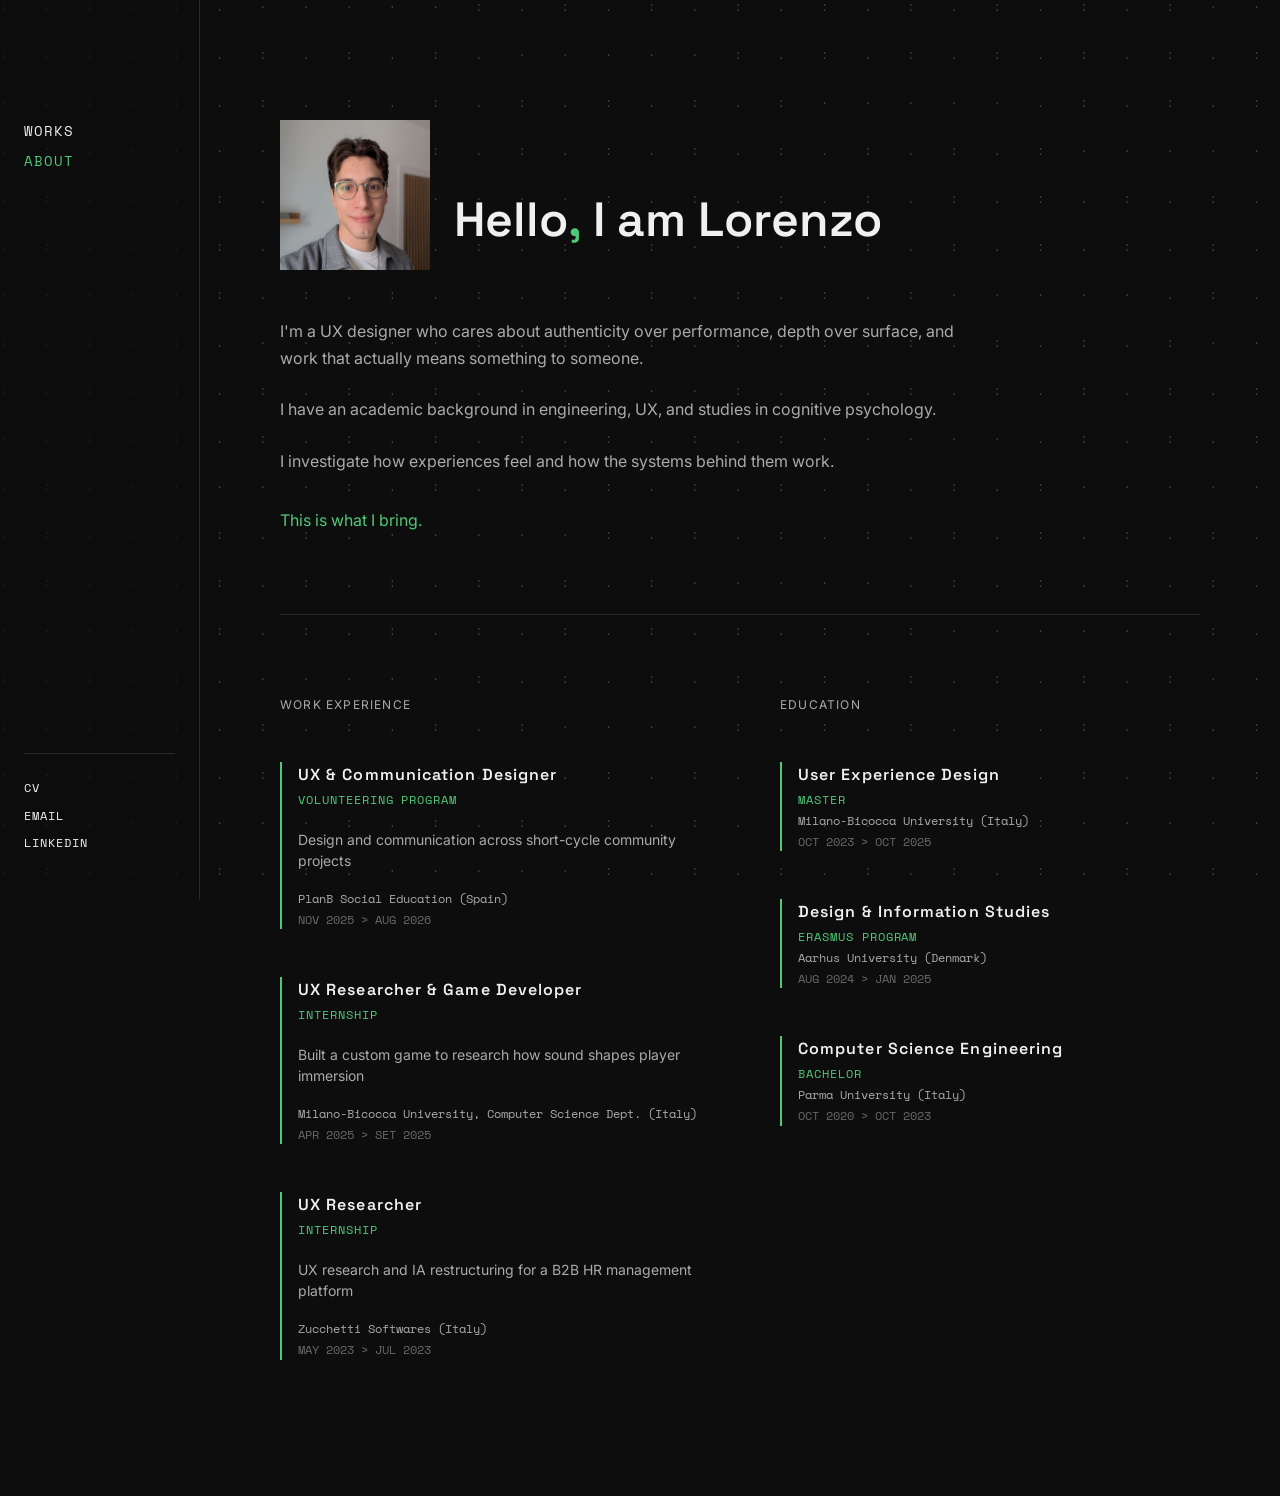
==== about.html @ 9807ea74 "Update about.html" ====
<!DOCTYPE html>
<html lang="en">

<head>
  <meta charset="UTF-8">
  <meta name="viewport" content="width=device-width, initial-scale=1.0">
  <title>Lorenzo Bignami — About</title>

  <!-- Google Fonts -->
  <link rel="preconnect" href="https://fonts.googleapis.com">
  <link rel="preconnect" href="https://fonts.gstatic.com" crossorigin>
  <link
    href="https://fonts.googleapis.com/css2?family=Inter:wght@400;500&family=Space+Grotesk:wght@400;600;700&family=Space+Mono&display=swap"
    rel="stylesheet">

  <!-- CSS -->
  <link rel="stylesheet" href="css/reset.css">
  <link rel="stylesheet" href="css/variables.css">
  <link rel="stylesheet" href="css/main.css">
</head>

<body>
  <div id="ascii-container"></div>
  <!-- MOBILE HAMBURGER BUTTON -->
<button class="hamburger" id="hamburger" aria-label="Open navigation">&#9776;</button>

<!-- MOBILE OVERLAY -->
<div class="sidebar-overlay" id="sidebarOverlay"></div>

  <!-- SIDEBAR -->
  <aside class="sidebar">
    <button class="sidebar-close" id="sidebarClose" aria-label="Close navigation">&#10005;</button>
    <nav class="sidebar-nav">
      <a href="index.html" class="nav-item">WORKS</a>
      <a href="about.html" class="nav-item active">ABOUT</a>
    </nav>
    <div class="sidebar-contact">
      <a href="https://europa.eu/europass/eportfolio/api/eprofile/shared-profile/lorenzo-bignami/dc9fa0aa-f25f-40bd-8bfd-ccf30e819f8e?view=html"
        class="contact-item">CV</a>
      <a href="mailto:lorenzpixel00@email.com" class="contact-item">EMAIL</a>
      <a href="https://www.linkedin.com/in/lorenzo-bignami/" class="contact-item">LINKEDIN</a>
    </div>
  </aside>

  <!-- MAIN CONTENT -->
  <main class="main-content">

    <!-- BIO SECTION -->
    <section class="bio">
      <div class="bio-header">
        <div class="bio-image-wrapper">
          <img src="assets/images/general/portrait.png" alt="Lorenzo Bignami" class="bio-image">
        </div>
        <div class="bio-identity">
          <h1 class="bio-heading">Hello<span class="accent">,</span> I am Lorenzo</h1>
        </div>
      </div>

      <div class="bio-body">
        <p>I'm a UX designer who cares about authenticity over performance,
          depth over surface, and work that actually means something to someone.</p>
        <p>I have an academic background in engineering, UX, and studies
          in cognitive psychology.</p>
        <p>I investigate how experiences feel and how the systems behind
          them work.</p>
        <p class="bio-closing">This is what I bring.</p>
      </div>
    </section>

    <!-- DIVIDER -->
    <hr class="section-divider">

    <section class="background-section">
      <div class="background-grid">

        <!-- EXPERIENCE COLUMN -->
        <div class="background-column">
          <h2 class="section-heading">WORK EXPERIENCE</h2>
          <div class="entry-list">

            <div class="timeline-entry">
              <h3 class="entry-title">UX & Communication Designer</h3>
              <span class="entry-type">VOLUNTEERING PROGRAM</span>
              <p class="entry-description">Design and communication across short-cycle community projects</p>
              <p class="entry-org">PlanB Social Education (Spain)</p>
              <p class="entry-dates">NOV 2025 > AUG 2026</p>
            </div>

            <div class="timeline-entry">
              <h3 class="entry-title">UX Researcher & Game Developer</h3>
              <span class="entry-type">INTERNSHIP</span>
              <p class="entry-description">Built a custom game to research how sound shapes player immersion</p>
              <p class="entry-org">Milano-Bicocca University, Computer Science Dept. (Italy)</p>
              <p class="entry-dates">APR 2025 > SET 2025</p>
            </div>

            <div class="timeline-entry">
              <h3 class="entry-title">UX Researcher</h3>
              <span class="entry-type">INTERNSHIP</span>
              <p class="entry-description">UX research and IA restructuring for a B2B HR management platform</p>
              <p class="entry-org">Zucchetti Softwares (Italy)</p>
              <p class="entry-dates">MAY 2023 > JUL 2023</p>
            </div>

          </div>
        </div>

        <!-- EDUCATION COLUMN -->
        <div class="background-column">
          <h2 class="section-heading">EDUCATION</h2>
          <div class="entry-list">

            <div class="timeline-entry">
              <h3 class="entry-title">User Experience Design</h3>
              <span class="entry-type">MASTER</span>
              <p class="entry-org">Milano-Bicocca University (Italy)</p>
              <p class="entry-dates">OCT 2023 > OCT 2025</p>
            </div>

            <div class="timeline-entry">
              <h3 class="entry-title">Design & Information Studies</h3>
              <span class="entry-type">ERASMUS PROGRAM</span>
              <p class="entry-org">Aarhus University (Denmark)</p>
              <p class="entry-dates">AUG 2024 > JAN 2025</p>
            </div>

            <div class="timeline-entry">
              <h3 class="entry-title">Computer Science Engineering</h3>
              <span class="entry-type">BACHELOR</span>
              <p class="entry-org">Parma University (Italy)</p>
              <p class="entry-dates">OCT 2020 > OCT 2023</p>
            </div>

          </div>
        </div>

      </div>
    </section>

    <!-- CONTACT FOOTER -->
    <!-- <footer class="site-footer">
      <p class="footer-text">
        <a href="mailto:lorenzo.bignami@gmail.com" class="footer-link">Email</a>
        |
        <a href="https://linkedin.com/in/lorenzobignami" class="footer-link">Linkedin</a>
      </p>
    </footer> -->

  </main>

  <script src="js/main.js"></script>

</body>

</html>
---- css/variables.css ----
:root {
  /* Colours */
  --color-background: #0D0D0D;
  --color-surface: #1A1A1A;
  --color-text-primary: #F0F0F0;
  --color-text-secondary: #AAAAAA;
  --color-text-tertiary: rgba(240, 240, 240, 0.40);
  --color-accent: #50C878;
  --color-border: rgba(240, 240, 240, 0.12);

  /* Typography */
  --font-heading: 'Space Grotesk', sans-serif;
  --font-body: 'Inter', sans-serif;
  --font-mono: 'Space Mono', monospace;

  /* Font sizes */
  --text-xs: 12px;
  --text-sm: 14px;
  --text-base: 16px;
  --text-md: 18px;
  --text-lg: 24px;
  --text-xl: 32px;
  --text-2xl: 48px;
  --text-3xl: 64px;

  /* Spacing */
  --space-xs: 8px;
  --space-sm: 16px;
  --space-md: 24px;
  --space-2md: 32px;
  --space-lg: 48px;
  --space-2lg: 56px; 
  --space-xl: 80px;
  --space-2xl: 120px;

  /* Layout */
  --sidebar-width: 200px;
  --content-max-width: 680px;
  --content-padding: 48px;
}
---- css/main.css ----
/* ============================================
   UTILITIES
   ============================================ */

.link {
  text-decoration: underline;
  color: var(--color-accent);
}

.accent {
  color: var(--color-accent);
}


/* ============================================
   LAYOUT
   ============================================ */

body {
  display: flex;
  min-height: 100vh;
}

.main-content {
  position: relative;
  z-index: 1;
  margin-left: var(--sidebar-width);
  padding: var(--space-2xl) var(--space-xl) var(--space-lg) var(--space-xl);
  width: 100%;
  animation: pageFadeIn 0.6s ease forwards;
}

.section-divider {
  border: none;
  border-top: 1px solid var(--color-border);
  margin: var(--space-xl) 0;
}


/* ============================================
   SIDEBAR
   ============================================ */

.sidebar {
  position: fixed;
  z-index: 100;
  top: 0;
  left: 0;
  width: var(--sidebar-width);
  height: 100vh;
  display: flex;
  flex-direction: column;
  justify-content: space-between;
  padding: var(--space-2xl) var(--space-md) var(--space-lg) var(--space-md);
  border-right: 1px solid var(--color-border);
  background: rgba(13, 13, 13, 0.7);
}

.sidebar-nav {
  display: flex;
  flex-direction: column;
  gap: var(--space-xs);
}

.nav-item {
  font-family: var(--font-mono);
  font-size: var(--text-sm);
  color: var(--color-text-primary);
  letter-spacing: 0.08em;
  transition: color 0.2s ease;
}

.nav-item:hover {
  color: var(--color-text-primary);
}

.nav-item.active {
  color: var(--color-accent);
}

.sidebar-contact {
  display: flex;
  flex-direction: column;
  gap: var(--space-xs);
  padding-top: var(--space-md);
  border-top: 1px solid var(--color-border);
}

.contact-item {
  font-family: var(--font-mono);
  font-size: var(--text-xs);
  color: var(--color-text-primary);
  letter-spacing: 0.08em;
  transition: color 0.2s ease;
}

.contact-item:hover {
  color: var(--color-accent);
}


/* ============================================
   PROJECT SIDEBAR
   ============================================ */

.sidebar-project {
  justify-content: flex-end;
  padding: var(--space-lg) var(--space-md);
}

.project-nav-title {
  padding-bottom: var(--space-sm);
}

.project-nav-label {
  font-family: var(--font-mono);
  font-size: var(--text-xs);
  color: var(--color-text-tertiary);
  letter-spacing: 0.08em;
}

.project-nav {
  display: flex;
  flex-direction: column;
  gap: var(--space-xs);
  flex: 1;
  justify-content: flex-start;
}

.project-nav-item {
  font-family: var(--font-mono);
  font-size: var(--text-xs);
  color: var(--color-text-secondary);
  letter-spacing: 0.05em;
  padding: 4px 0 4px var(--space-sm);
  border-left: 2px solid transparent;
  transition:
    color 0.2s ease,
    border-color 0.2s ease;
  white-space: nowrap;
}

.project-nav-item:hover {
  color: var(--color-text-primary);
}

.project-nav-item.active {
  color: var(--color-accent);
  border-left-color: var(--color-accent);
}


/* ============================================
   HERO
   ============================================ */

.hero {
  min-height: 64vh;
  display: flex;
  flex-direction: column;
  justify-content: start;
  gap: var(--space-xl);
}

.hero-identity {
  display: flex;
  flex-direction: column;
}

.name {
  font-family: var(--font-heading);
  font-size: var(--text-xl);
  font-weight: 400;
  letter-spacing: 0.05em;
  color: var(--color-text-primary);
}

.subtitle {
  font-family: var(--font-body);
  font-size: var(--text-base);
  color: var(--color-accent);
  letter-spacing: 0.08em;
}

.statement {
  font-family: var(--font-heading);
  font-size: var(--text-3xl);
  font-weight: 600;
  line-height: 1.1;
  color: var(--color-text-primary);
}


/* ============================================
   WORKS
   ============================================ */

.works {
  padding: var(--space-xl) 0;
}

.works-title {
  font-family: var(--font-mono);
  font-size: var(--text-base);
  font-weight: 400;
  color: var(--color-accent);
  padding-bottom: var(--space-2md);
  padding-top: var(--space-xl);
  letter-spacing: 1px;
}

.project-card {
  border: 1px solid var(--color-border);
  background: rgba(13, 13, 13, 0.7);
  cursor: pointer;
  transition:
    transform 0.3s ease,
    border-color 0.3s ease,
    box-shadow 0.3s ease;
}

.project-card:hover {
  transform: translateY(-4px);
  border-color: rgba(64, 130, 109, 0.5);
  box-shadow: 0 8px 32px rgba(0, 0, 0, 0.4);
}

.card-content {
  display: grid;
  grid-template-columns: 1fr 1fr;
}

.card-text {
  padding: var(--space-2md);
  display: flex;
  gap: var(--space-2md);
  flex-direction: column;
  justify-content: space-between;
}

.card-title {
  font-family: var(--font-heading);
  font-size: var(--text-lg);
  font-weight: 500;
  color: var(--color-text-primary);
}

.card-year {
  font-family: var(--font-mono);
  font-size: var(--text-xs);
  color: var(--color-text-secondary);
  opacity: 60%;
}

.card-infos {
  display: flex;
  flex-direction: column;
  gap: var(--space-md);
}

.card-description {
  font-family: var(--font-body);
  font-size: var(--text-base);
  color: var(--color-text-secondary);
  line-height: 1.6;
}

.card-meta {
  display: flex;
  gap: var(--space-xs);
  align-items: baseline;
}

.meta-group {
  border-top: solid 1px var(--color-border);
  padding-top: var(--space-xs);
}

.meta-label {
  font-family: var(--font-mono);
  font-size: var(--text-xs);
  color: var(--color-text-secondary);
  opacity: 60%;
}

.meta-value {
  font-family: var(--font-mono);
  font-size: var(--text-sm);
  color: var(--color-text-secondary);
}

.card-image {
  overflow: hidden;
}

.card-image img {
  width: 100%;
  height: 100%;
  object-fit: cover;
  display: block;
}


/* ============================================
   FOOTER
   ============================================ */

.site-footer {
  display: flex;
  align-items: center;
  gap: var(--space-md);
}

.site-footer::after {
  content: '';
  flex: 1;
  height: 1px;
  background-color: var(--color-border);
}

.footer-text {
  font-family: var(--font-body);
  font-size: var(--text-base);
  color: var(--color-text-secondary);
  white-space: nowrap;
}

.footer-link {
  color: var(--color-text-primary);
  border-bottom: 1px solid var(--color-accent);
  padding-bottom: 1px;
  transition: color 0.2s ease;
}

.footer-link:hover {
  color: var(--color-accent);
}


/* ============================================
   BIO
   ============================================ */

.bio {
  max-width: var(--content-max-width);
}

.bio-header {
  display: flex;
  align-items: flex-end;
  gap: var(--space-md);
  margin-bottom: var(--space-lg);
}

.bio-image-wrapper {
  flex-shrink: 0;
  width: 150px;
  height: 150px;
  overflow: hidden;
}

.bio-image {
  width: 100%;
  height: 100%;
  object-fit: cover;
  object-position: center top;
  display: block;
}

.bio-heading {
  font-family: var(--font-heading);
  font-size: var(--text-2xl);
  font-weight: 600;
  color: var(--color-text-primary);
  height: 100px;
  line-height: 100px;
  margin: 0;
}

.bio-body {
  display: flex;
  flex-direction: column;
  gap: var(--space-md);
}

.bio-body p {
  font-family: var(--font-body);
  font-size: var(--text-base);
  color: var(--color-text-secondary);
  line-height: 1.7;
}

.bio-closing {
  font-family: var(--font-body);
  font-size: var(--text-base);
  color: var(--color-accent) !important;
  padding-top: var(--space-xs);
}


/* ============================================
   EXPERIENCE & EDUCATION
   ============================================ */

.experience-section,
.education-section {
  max-width: var(--content-max-width);
  padding-bottom: var(--space-xl);
}

.education-section {
  padding-top: var(--space-xs);
}

.background-section {
  padding-bottom: var(--space-xl);
}

.background-grid {
  display: grid;
  grid-template-columns: 1fr 1fr;
  gap: var(--space-xl);
  align-items: start;
}

.background-column {
  display: flex;
  flex-direction: column;
  gap: var(--space-lg);
}

.section-heading {
  font-family: var(--font-body);
  font-size: var(--text-xs);
  font-weight: 400;
  color: var(--color-text-secondary);
  letter-spacing: 0.1em;
}

.entry-list {
  display: flex;
  flex-direction: column;
  gap: var(--space-lg);
}

.timeline-entry {
  display: flex;
  flex-direction: column;
  gap: 2px;
  border-left: 2px solid var(--color-accent);
  padding-left: var(--space-sm);
}

.entry-title {
  font-family: var(--font-heading);
  font-size: var(--text-base);
  font-weight: 600;
  color: var(--color-text-primary);
  letter-spacing: 1.08px;
}

.entry-type {
  font-family: var(--font-mono);
  font-size: var(--text-xs);
  color: var(--color-accent);
  letter-spacing: 0.08em;
}

.entry-description {
  font-family: var(--font-body);
  font-size: var(--text-sm);
  color: var(--color-text-secondary);
  line-height: 1.5;
  margin-top: 2px;
  padding: var(--space-sm) 0;
}

.entry-org {
  font-family: var(--font-mono);
  font-size: var(--text-xs);
  color: var(--color-text-secondary);
}

.entry-dates {
  font-family: var(--font-mono);
  font-size: var(--text-xs);
  color: var(--color-text-tertiary);
}


/* ============================================
   CASE STUDY
   ============================================ */

.case-hero {
  max-width: var(--content-max-width);
  margin-bottom: var(--space-lg);
}

.case-title {
  font-family: var(--font-heading);
  font-size: var(--text-2xl);
  font-weight: 600;
  color: var(--color-text-primary);
  margin-bottom: var(--space-sm);
}

.case-subtitle {
  font-family: var(--font-body);
  font-size: var(--text-base);
  color: var(--color-text-secondary);
  line-height: 1.6;
}

.briefing-block {
  display: flex;
  gap: var(--space-2md);
  margin-bottom: var(--space-lg);
  max-width: var(--content-max-width);
}

.briefing-item {
  display: flex;
  flex-direction: column;
  gap: 4px;
}

.briefing-label {
  font-family: var(--font-mono);
  font-size: var(--text-xs);
  color: var(--color-accent);
  letter-spacing: 0.08em;
}

.briefing-value {
  font-family: var(--font-body);
  font-size: var(--text-sm);
  color: var(--color-text-primary);
}

.tldr-block {
  display: flex;
  flex-direction: column;
  gap: var(--space-sm);
  padding-bottom: var(--space-lg);
  max-width: var(--content-max-width);
}

.tldr-label {
  font-family: var(--font-mono);
  font-size: var(--text-xs);
  color: var(--color-accent);
  letter-spacing: 0.08em;
}

.tldr-text {
  font-family: var(--font-body);
  font-size: var(--text-base);
  color: var(--color-text-secondary);
  line-height: 1.7;
}

.case-section {
  max-width: var(--content-max-width);
  padding: var(--space-2lg) 0;
  border-top: 1px solid var(--color-border);
  display: flex;
  flex-direction: column;
  gap: var(--space-md);
}

.data-section-label,
.case-section-heading {
  font-family: var(--font-body);
  font-size: var(--text-xs);
  font-weight: 400;
  color: var(--color-text-secondary);
  letter-spacing: 0.1em;
}

.case-section svg {
  width: 100%;
  height: auto;
  display: block;
}


/* ============================================
   LISTS
   ============================================ */

.case-list {
  list-style: none;
  display: flex;
  flex-direction: column;
  gap: var(--space-sm);
  padding-left: var(--space-sm);
}

.case-list li {
  font-family: var(--font-body);
  font-size: var(--text-base);
  color: var(--color-text-secondary);
  line-height: 1.6;
  display: flex;
  align-items: baseline;
  gap: var(--space-xs);
  padding-left: var(--space-sm);
}

.case-list span {
  color: var(--color-accent);
  padding-right: var(--space-sm);
}

.case-list.ordered {
  counter-reset: list-counter;
}

.case-list.ordered li {
  counter-increment: list-counter;
}

.case-list.ordered li::before {
  content: counter(list-counter) ". ";
  font-family: var(--font-mono);
  font-size: var(--text-xs);
  color: var(--color-accent);
  margin-right: var(--space-xs);
}

.case-list-marked {
  list-style: none;
  display: flex;
  flex-direction: column;
  gap: var(--space-sm);
}

.case-list-marked li {
  display: flex;
  align-items: baseline;
  gap: var(--space-xs);
  font-family: var(--font-body);
  font-size: var(--text-base);
  color: var(--color-text-secondary);
  line-height: 1.6;
  padding-left: var(--space-sm);
}

.case-list-marked li::before {
  content: '>';
  color: var(--color-accent);
  font-family: var(--font-mono);
  font-size: var(--text-xs);
  margin-right: var(--space-xs);
  flex-shrink: 0;
}

.phases-list {
  list-style-position: outside;
  display: flex;
  flex-direction: column;
  gap: var(--space-sm);
  padding-left: 1.5em;
  margin-left: 0;
}

.phases-list li {
  padding-left: 0.25em;
  color: var(--color-text-secondary);
  line-height: 1.6;
}

.phases-list li::marker {
  font-family: var(--font-mono);
  font-size: var(--text-xs);
  color: var(--color-accent);
  margin-right: var(--space-xs);
}

.list-label {
  font-family: var(--font-mono);
  font-size: var(--text-xs);
  color: var(--color-accent);
  letter-spacing: 0.05em;
  margin-right: var(--space-xs);
}


/* ============================================
   IMAGES & MEDIA
   ============================================ */

.image-grid {
  display: grid;
  grid-template-columns: repeat(2, 1fr);
  gap: var(--space-sm);
  margin: var(--space-md) 0;
}

.image-grid-single {
  grid-template-columns: repeat(1, 1fr);
}

.case-image {
  display: flex;
  flex-direction: column;
  gap: var(--space-xs);
}

.case-image img {
  width: 100%;
  aspect-ratio: 16/9;
  object-fit: cover;
  border: 1px solid var(--color-border);
}

.case-image.full-width {
  grid-column: 1 / -1;
}

.case-image figcaption {
  font-family: var(--font-mono);
  font-size: var(--text-xs);
  color: var(--color-text-tertiary);
}

.diagram-placeholder {
  width: 100%;
  min-height: 200px;
  border: 1px dashed var(--color-border);
  display: flex;
  align-items: center;
  justify-content: center;
  margin: var(--space-md) 0;
}

.diagram-placeholder span {
  font-family: var(--font-mono);
  font-size: var(--text-xs);
  color: var(--color-text-tertiary);
  letter-spacing: 0.05em;
}

.diagram-figure {
  display: flex;
  flex-direction: column;
  gap: var(--space-xs);
}

.diagram-caption {
  font-family: var(--font-mono);
  font-size: var(--text-xs);
  color: var(--color-text-tertiary);
}

.video-wrapper {
  display: flex;
  flex-direction: column;
  gap: var(--space-xs);
  margin: var(--space-md) 0;
}

.video-embed {
  position: relative;
  width: 100%;
  padding-bottom: 56.25%;
  height: 0;
  overflow: hidden;
  border: 1px solid var(--color-border);
}

.video-embed iframe {
  position: absolute;
  top: 0;
  left: 0;
  width: 100%;
  height: 100%;
}

.video-caption {
  font-family: var(--font-mono);
  font-size: var(--text-xs);
  color: var(--color-text-tertiary);
}


/* ============================================
   TENSION BLOCK
   ============================================ */

.tension-block {
  display: flex;
  flex-direction: column;
  gap: var(--space-md);
}

.tension-heading {
  font-family: var(--font-mono);
  font-size: var(--text-xs);
  color: var(--color-text-tertiary);
  letter-spacing: 0.08em;
}

.tension-item {
  display: flex;
  flex-direction: column;
  gap: 4px;
}

.tension-item p {
  font-family: var(--font-body);
  font-size: var(--text-base);
  color: var(--color-text-secondary);
}

.tension-but {
  color: var(--color-accent) !important;
  font-family: var(--font-mono) !important;
  font-size: var(--text-sm) !important;
}


/* ============================================
   DATA HIGHLIGHTS
   ============================================ */

.data-highlights {
  display: flex;
  flex-direction: column;
  gap: var(--space-md);
  padding-top: var(--space-lg);
}

.data-condition {
  display: flex;
  flex-direction: column;
  gap: var(--space-xs);
  margin-bottom: var(--space-md);
}

.data-condition-block {
  padding-left: var(--space-sm);
  border-left: 1px solid var(--color-border);
  margin: 0 0 var(--space-lg) var(--space-sm);
}

.condition-label {
  font-family: var(--font-mono);
  font-size: var(--text-xs);
  color: var(--color-accent);
  letter-spacing: 0.08em;
}

.data-list {
  list-style: none;
  display: flex;
  flex-direction: column;
  gap: 4px;
  padding-left: var(--space-sm);
}

.data-list li {
  font-family: var(--font-body);
  font-size: var(--text-sm);
  color: var(--color-text-secondary);
  line-height: 1.6;
}

.data-list li::before {
  content: "— ";
  color: var(--color-text-tertiary);
  font-family: var(--font-mono);
}

.condition-summary {
  font-family: var(--font-body);
  font-size: 13px;
  color: var(--color-text-secondary);
  font-style: italic;
  padding-left: var(--space-sm);
}


/* ============================================
   QUOTES
   ============================================ */

.quotes-block {
  display: flex;
  flex-direction: column;
  gap: var(--space-md);
  padding-bottom: var(--space-lg) 0;
}

.player-quote {
  font-family: var(--font-body);
  font-size: var(--text-base);
  color: var(--color-text-secondary);
  font-style: italic;
  line-height: 1.7;
  padding-left: var(--space-lg);
  border-left: 2px solid var(--color-accent);
}


/* ============================================
   KEY FINDING
   ============================================ */

.key {
  border-bottom: 1px solid var(--color-accent);
}

.key-finding-block {
  display: flex;
  flex-direction: column;
  align-items: center;
  padding: var(--space-xl) 0;
}

.key-finding {
  padding: var(--space-md);
  gap: var(--space-xs);
}

.key-finding p {
  font-family: var(--font-body);
  font-size: var(--text-base);
  font-weight: 400;
  color: var(--color-text-primary) !important;
  line-height: 1.6;
}


/* ============================================
   CHART
   ============================================ */

.chart-wrapper {
  margin: var(--space-lg) 0;
  display: flex;
  flex-direction: column;
  gap: var(--space-md);
}

.chart-title {
  font-family: var(--font-mono);
  font-size: var(--text-xs);
  color: var(--color-text-tertiary);
  letter-spacing: 0.08em;
}

.chart-legend {
  display: flex;
  gap: var(--space-md);
  flex-wrap: wrap;
}

.legend-item {
  font-family: var(--font-mono);
  font-size: var(--text-xs);
  color: var(--color-text-secondary);
  display: flex;
  align-items: center;
  gap: var(--space-xs);
}

.legend-item::before {
  content: '';
  display: inline-block;
  width: 10px;
  height: 10px;
}

.legend-a::before { background-color: var(--color-accent); }
.legend-b::before { background-color: rgba(255, 255, 255, 0.3); }
.legend-c::before { background-color: rgba(255, 255, 255, 0.6); }

.chart-container {
  position: relative;
  width: 100%;
  height: 380px;
}

.progress-bar {
  display: none;
}

/* ============================================
   ASCII BACKGROUND
   ============================================ */

#ascii-container,
#ascii-container-pr {
  position: fixed;
  top: 0;
  left: 0;
  width: 100%;
  height: 100%;
  pointer-events: none;
  white-space: pre;
  font-family: 'Courier New', Courier, monospace;
  font-size: 12px;
  line-height: 16px;
  letter-spacing: 0;
  color: #71717a;
  z-index: 0;
  overflow: hidden;
}

#ascii-container    { opacity: 0.50; }
#ascii-container-pr { opacity: 0.25; }


/* ============================================
   ANIMATIONS
   ============================================ */

@keyframes pageFadeIn {
  from {
    opacity: 0;
    transform: translateY(8px);
  }
  to {
    opacity: 1;
    transform: translateY(0);
  }
}


/* ============================================
   RESPONSIVE — DESKTOP (min-width: 769px)
   ============================================ */

@media (min-width: 769px) {
  .hamburger       { display: none !important; }
  .sidebar-overlay { display: none !important; }
  .sidebar-close   { display: none !important; }
}


/* ============================================
   RESPONSIVE — MOBILE (max-width: 768px)
   ============================================ */

@media (max-width: 768px) {

  /* Progress bar */
  .progress-bar {
    display: block;
    position: fixed;
    top: 0;
    left: 0;
    width: 0%;
    height: 3px;
    background-color: var(--color-accent);
    z-index: 1000;
    transition: width 0.1s ease;
  }

  /* Hamburger */
  .hamburger {
    font-family: system-ui, -apple-system, sans-serif;
    display: flex;
    align-items: center;
    justify-content: center;
    background-color: rgba(13, 13, 13, 0.85);
    backdrop-filter: blur(8px);
    -webkit-backdrop-filter: blur(8px);
    border: none;
    width: 44px;
    height: 44px;
    font-size: 22px;
    color: var(--color-text-primary);
    cursor: pointer;
    position: fixed;
    top: var(--space-lg);
    left: var(--space-lg);
    z-index: 200;
    padding: 10px;
    gap: 5px;
  }

  .hamburger.hidden {
    display: none;
  }

  /* Sidebar */
  .sidebar {
    transform: translateX(-100%);
    transition: transform 0.3s ease;
    width: 280px;
    justify-content: flex-start;
    overflow-y: auto;
    padding-top: var(--space-xl);
    padding-bottom: var(--space-lg);
    gap: var(--space-sm);
  }

  .sidebar > div[style*="flex: 1"] {
    display: none;
  }

  .sidebar.open {
    transform: translateX(0);
  }

  .sidebar-close {
    font-family: system-ui, -apple-system, sans-serif;
    display: flex;
    align-self: flex-end;
    background: none;
    border: none;
    color: var(--color-text-secondary);
    font-size: 18px;
    cursor: pointer;
    padding: 0;
    margin-bottom: var(--space-md);
    transition: color 0.2s ease;
    flex-shrink: 0;
  }

  .sidebar-close:hover {
    color: var(--color-text-primary);
  }

  .sidebar-overlay {
    display: none;
    position: fixed;
    top: 0;
    left: 0;
    width: 100%;
    height: 100%;
    background-color: rgba(0, 0, 0, 0.5);
    z-index: 99;
  }

  .sidebar-overlay.visible {
    display: block;
  }

  .sidebar-contact {
    padding-top: var(--space-sm);
    border-top: 1px solid var(--color-border);
    flex-shrink: 0;
    gap: 4px;
  }

  .sidebar-nav {
    gap: 4px;
    margin-top: var(--space-md);
    padding-top: var(--space-md);
    border-top: 1px solid var(--color-border);
  }

  .nav-item {
    padding: 4px 0;
    font-size: 11px;
  }

  .contact-item {
    font-size: 11px;
  }

  /* Main content */
  .main-content {
    margin-left: 0;
    padding: var(--space-2xl) var(--space-md);
    padding-top: calc(var(--space-2xl) + var(--space-lg));
  }

  /* Project nav */
  .project-nav {
    gap: 4px;
    flex: 0;
  }

  .project-nav-item {
    padding: 4px 0 4px var(--space-sm);
    font-size: 11px;
  }

  .project-nav-item.active {
    border-left: 2px solid var(--color-accent);
    padding-left: calc(var(--space-sm) - 2px);
  }

  .project-nav-title {
    margin-bottom: var(--space-xs);
    padding-bottom: var(--space-xs);
  }

  /* Hero */
  .hero {
    min-height: auto;
    padding-top: var(--space-2xl);
    padding-bottom: var(--space-lg);
    gap: var(--space-lg);
  }

  .name      { font-size: 16px; }
  .subtitle  { font-size: 11px; }
  .statement { font-size: 28px; line-height: 1.15; }

  /* Works */
  .works {
    padding-top: var(--space-md);
  }

  /* Project cards */
  .card-content {
    grid-template-columns: 1fr;
  }

  .card-image {
    order: -1;
    height: 200px;
  }

  /* Bio */
  .bio-header {
    flex-direction: column;
    align-items: flex-start;
    gap: var(--space-sm);
  }

  .bio-heading {
    font-size: 28px;
    word-break: break-word;
  }

  /* Case study */
  .case-title { font-size: var(--text-xl); }

  .briefing-block {
    display: grid;
    grid-template-columns: 1fr 1fr;
    gap: var(--space-md);
  }

  .briefing-item:last-child:nth-child(odd) {
    grid-column: 1 / -1;
  }

  /* Layout */
  .background-grid   { grid-template-columns: 1fr; }
  .image-grid-two    { grid-template-columns: 1fr; }
  .chart-container   { height: 280px; }
}
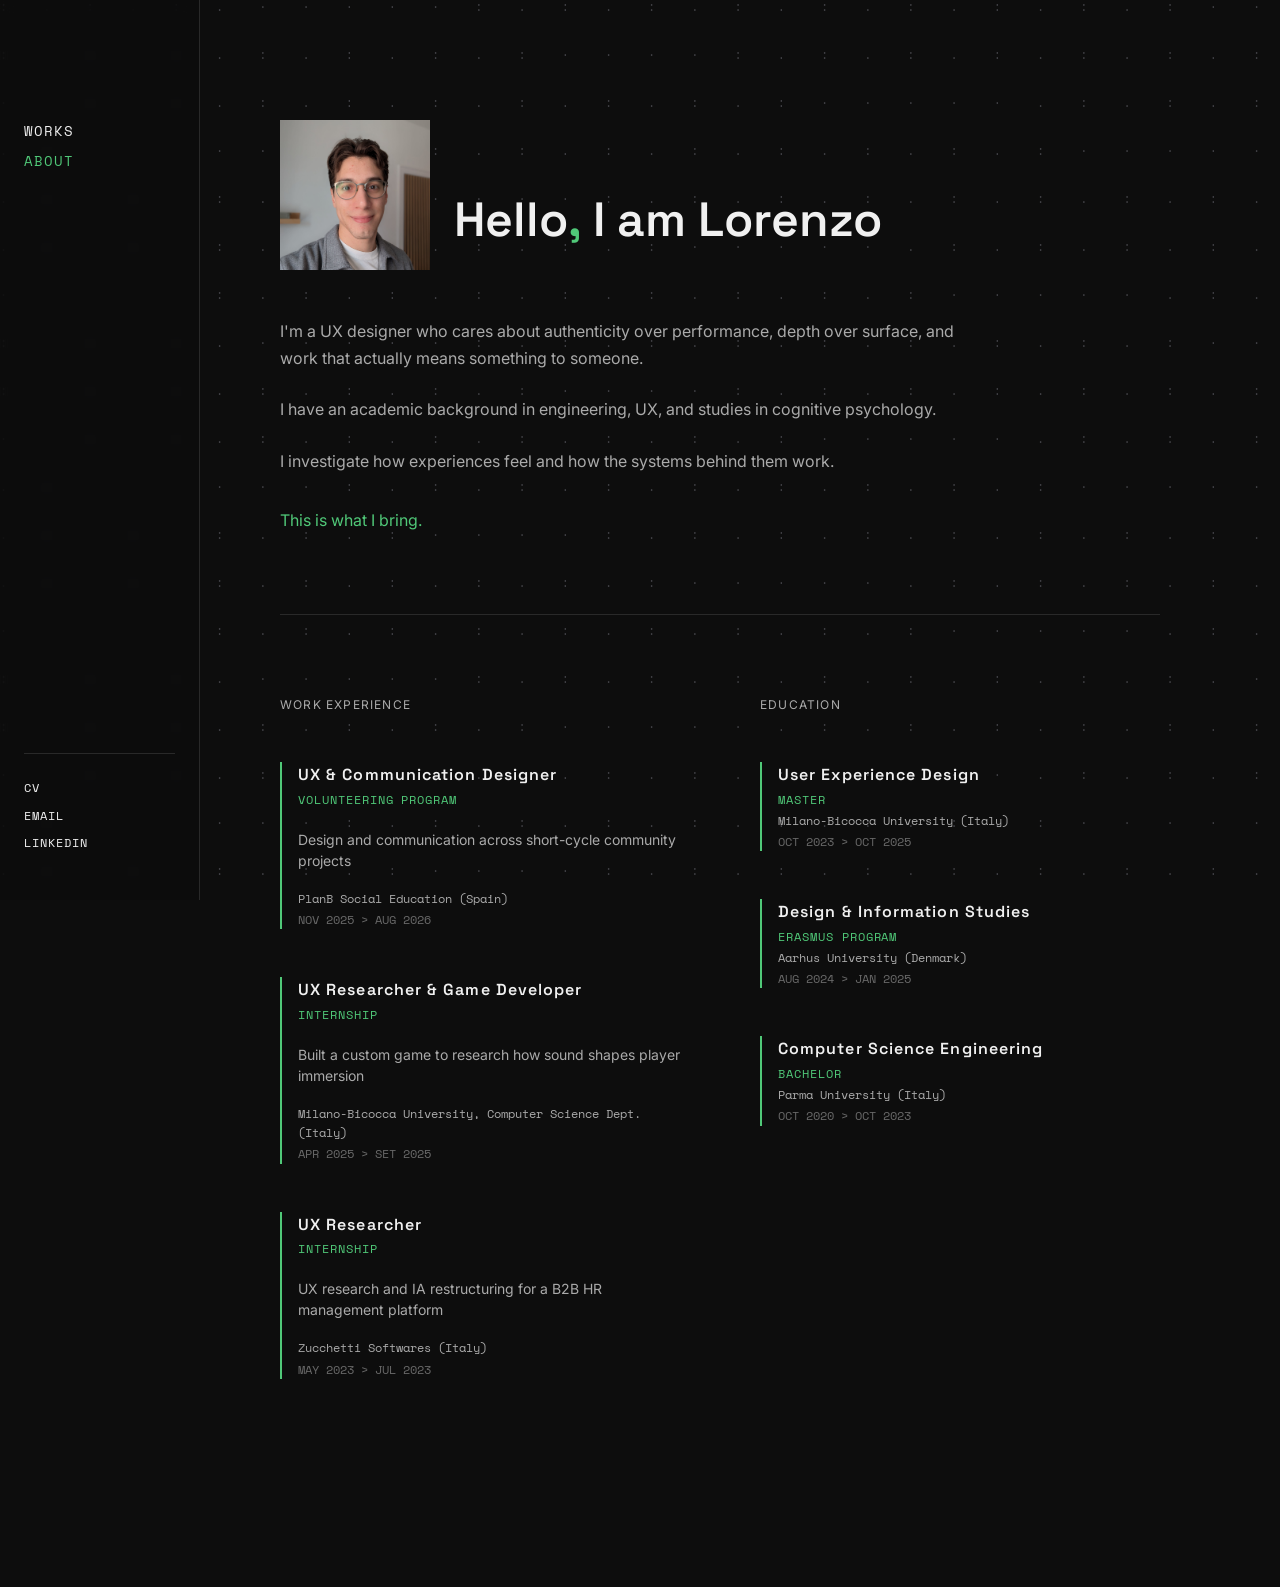
==== commit 0662ec0d: "Create about.html" ====
--- a/about.html
+++ b/about.html
@@ -1,155 +1,160 @@
-<!DOCTYPE html>
-<html lang="en">
-
-<head>
-  <meta charset="UTF-8">
-  <meta name="viewport" content="width=device-width, initial-scale=1.0">
-  <title>Lorenzo Bignami — About</title>
-
-  <!-- Google Fonts -->
-  <link rel="preconnect" href="https://fonts.googleapis.com">
-  <link rel="preconnect" href="https://fonts.gstatic.com" crossorigin>
-  <link
-    href="https://fonts.googleapis.com/css2?family=Inter:wght@400;500&family=Space+Grotesk:wght@400;600;700&family=Space+Mono&display=swap"
-    rel="stylesheet">
-
-  <!-- CSS -->
-  <link rel="stylesheet" href="css/reset.css">
-  <link rel="stylesheet" href="css/variables.css">
-  <link rel="stylesheet" href="css/main.css">
-</head>
-
-<body>
-  <div id="ascii-container"></div>
-  <!-- MOBILE HAMBURGER BUTTON -->
-<button class="hamburger" id="hamburger" aria-label="Open navigation">&#9776;</button>
-
-<!-- MOBILE OVERLAY -->
-<div class="sidebar-overlay" id="sidebarOverlay"></div>
-
-  <!-- SIDEBAR -->
-  <aside class="sidebar">
-    <button class="sidebar-close" id="sidebarClose" aria-label="Close navigation">&#10005;</button>
-    <nav class="sidebar-nav">
-      <a href="index.html" class="nav-item">WORKS</a>
-      <a href="about.html" class="nav-item active">ABOUT</a>
-    </nav>
-    <div class="sidebar-contact">
-      <a href="https://europa.eu/europass/eportfolio/api/eprofile/shared-profile/lorenzo-bignami/dc9fa0aa-f25f-40bd-8bfd-ccf30e819f8e?view=html"
-        class="contact-item">CV</a>
-      <a href="mailto:lorenzpixel00@email.com" class="contact-item">EMAIL</a>
-      <a href="https://www.linkedin.com/in/lorenzo-bignami/" class="contact-item">LINKEDIN</a>
-    </div>
-  </aside>
-
-  <!-- MAIN CONTENT -->
-  <main class="main-content">
-
-    <!-- BIO SECTION -->
-    <section class="bio">
-      <div class="bio-header">
-        <div class="bio-image-wrapper">
-          <img src="assets/images/general/portrait.png" alt="Lorenzo Bignami" class="bio-image">
-        </div>
-        <div class="bio-identity">
-          <h1 class="bio-heading">Hello<span class="accent">,</span> I am Lorenzo</h1>
-        </div>
-      </div>
-
-      <div class="bio-body">
-        <p>I'm a UX designer who cares about authenticity over performance,
-          depth over surface, and work that actually means something to someone.</p>
-        <p>I have an academic background in engineering, UX, and studies
-          in cognitive psychology.</p>
-        <p>I investigate how experiences feel and how the systems behind
-          them work.</p>
-        <p class="bio-closing">This is what I bring.</p>
-      </div>
-    </section>
-
-    <!-- DIVIDER -->
-    <hr class="section-divider">
-
-    <section class="background-section">
-      <div class="background-grid">
-
-        <!-- EXPERIENCE COLUMN -->
-        <div class="background-column">
-          <h2 class="section-heading">WORK EXPERIENCE</h2>
-          <div class="entry-list">
-
-            <div class="timeline-entry">
-              <h3 class="entry-title">UX & Communication Designer</h3>
-              <span class="entry-type">VOLUNTEERING PROGRAM</span>
-              <p class="entry-description">Design and communication across short-cycle community projects</p>
-              <p class="entry-org">PlanB Social Education (Spain)</p>
-              <p class="entry-dates">NOV 2025 > AUG 2026</p>
-            </div>
-
-            <div class="timeline-entry">
-              <h3 class="entry-title">UX Researcher & Game Developer</h3>
-              <span class="entry-type">INTERNSHIP</span>
-              <p class="entry-description">Built a custom game to research how sound shapes player immersion</p>
-              <p class="entry-org">Milano-Bicocca University, Computer Science Dept. (Italy)</p>
-              <p class="entry-dates">APR 2025 > SET 2025</p>
-            </div>
-
-            <div class="timeline-entry">
-              <h3 class="entry-title">UX Researcher</h3>
-              <span class="entry-type">INTERNSHIP</span>
-              <p class="entry-description">UX research and IA restructuring for a B2B HR management platform</p>
-              <p class="entry-org">Zucchetti Softwares (Italy)</p>
-              <p class="entry-dates">MAY 2023 > JUL 2023</p>
-            </div>
-
-          </div>
-        </div>
-
-        <!-- EDUCATION COLUMN -->
-        <div class="background-column">
-          <h2 class="section-heading">EDUCATION</h2>
-          <div class="entry-list">
-
-            <div class="timeline-entry">
-              <h3 class="entry-title">User Experience Design</h3>
-              <span class="entry-type">MASTER</span>
-              <p class="entry-org">Milano-Bicocca University (Italy)</p>
-              <p class="entry-dates">OCT 2023 > OCT 2025</p>
-            </div>
-
-            <div class="timeline-entry">
-              <h3 class="entry-title">Design & Information Studies</h3>
-              <span class="entry-type">ERASMUS PROGRAM</span>
-              <p class="entry-org">Aarhus University (Denmark)</p>
-              <p class="entry-dates">AUG 2024 > JAN 2025</p>
-            </div>
-
-            <div class="timeline-entry">
-              <h3 class="entry-title">Computer Science Engineering</h3>
-              <span class="entry-type">BACHELOR</span>
-              <p class="entry-org">Parma University (Italy)</p>
-              <p class="entry-dates">OCT 2020 > OCT 2023</p>
-            </div>
-
-          </div>
-        </div>
-
-      </div>
-    </section>
-
-    <!-- CONTACT FOOTER -->
-    <!-- <footer class="site-footer">
-      <p class="footer-text">
-        <a href="mailto:lorenzo.bignami@gmail.com" class="footer-link">Email</a>
-        |
-        <a href="https://linkedin.com/in/lorenzobignami" class="footer-link">Linkedin</a>
-      </p>
-    </footer> -->
-
-  </main>
-
-  <script src="js/main.js"></script>
-
-</body>
-
-</html>
+<!DOCTYPE html>
+<html lang="en">
+
+<head>
+  <meta charset="UTF-8">
+  <meta name="viewport" content="width=device-width, initial-scale=1.0">
+  <title>About — Lorenzo Bignami</title>
+
+  <link rel="apple-touch-icon" sizes="180x180" href="/assets/images/favicon_io/apple-touch-icon.png">
+  <link rel="icon" type="image/png" sizes="32x32" href="/assets/images/favicon_io/favicon-32x32.png">
+  <link rel="icon" type="image/png" sizes="16x16" href="/assets/images/favicon_io/favicon-16x16.png">
+  <link rel="manifest" href="/assets/images/favicon_io/site.webmanifest">
+
+  <!-- Google Fonts -->
+  <link rel="preconnect" href="https://fonts.googleapis.com">
+  <link rel="preconnect" href="https://fonts.gstatic.com" crossorigin>
+  <link
+    href="https://fonts.googleapis.com/css2?family=Inter:wght@400;500&family=Space+Grotesk:wght@400;600;700&family=Space+Mono&display=swap"
+    rel="stylesheet">
+
+  <!-- CSS -->
+  <link rel="stylesheet" href="css/reset.css">
+  <link rel="stylesheet" href="css/variables.css">
+  <link rel="stylesheet" href="css/main.css">
+</head>
+
+<body>
+  <div id="ascii-container"></div>
+  <!-- MOBILE HAMBURGER BUTTON -->
+  <button class="hamburger" id="hamburger" aria-label="Open navigation">&#9776;</button>
+
+  <!-- MOBILE OVERLAY -->
+  <div class="sidebar-overlay" id="sidebarOverlay"></div>
+
+  <!-- SIDEBAR -->
+  <aside class="sidebar">
+    <button class="sidebar-close" id="sidebarClose" aria-label="Close navigation">&#10005;</button>
+    <nav class="sidebar-nav">
+      <a href="index.html" class="nav-item">WORKS</a>
+      <a href="about.html" class="nav-item active">ABOUT</a>
+    </nav>
+    <div class="sidebar-contact">
+      <a href="https://europa.eu/europass/eportfolio/api/eprofile/shared-profile/lorenzo-bignami/f1d44135-2056-4666-bdbf-61425876a31a?view=html"
+        class="contact-item">CV</a>
+      <a href="mailto:lorenzpixel00@email.com" class="contact-item">EMAIL</a>
+      <a href="https://www.linkedin.com/in/lorenzo-bignami/" class="contact-item">LINKEDIN</a>
+    </div>
+  </aside>
+
+  <!-- MAIN CONTENT -->
+  <main class="main-content">
+
+    <!-- BIO SECTION -->
+    <section class="bio">
+      <div class="bio-header">
+        <div class="bio-image-wrapper">
+          <img src="assets/images/general/portrait.png" alt="Lorenzo Bignami" class="bio-image">
+        </div>
+        <div class="bio-identity">
+          <h1 class="bio-heading">Hello<span class="accent">,</span> I am Lorenzo</h1>
+        </div>
+      </div>
+
+      <div class="bio-body">
+        <p>I'm a UX designer who cares about authenticity over performance,
+          depth over surface, and work that actually means something to someone.</p>
+        <p>I have an academic background in engineering, UX, and studies
+          in cognitive psychology.</p>
+        <p>I investigate how experiences feel and how the systems behind
+          them work.</p>
+        <p class="bio-closing">This is what I bring.</p>
+      </div>
+    </section>
+
+    <!-- DIVIDER -->
+    <hr class="section-divider">
+
+    <section class="background-section">
+      <div class="background-grid">
+
+        <!-- EXPERIENCE COLUMN -->
+        <div class="background-column">
+          <h2 class="section-heading">WORK EXPERIENCE</h2>
+          <div class="entry-list">
+
+            <div class="timeline-entry">
+              <h3 class="entry-title">UX & Communication Designer</h3>
+              <span class="entry-type">VOLUNTEERING PROGRAM</span>
+              <p class="entry-description">Design and communication across short-cycle community projects</p>
+              <p class="entry-org">PlanB Social Education (Spain)</p>
+              <p class="entry-dates">NOV 2025 > AUG 2026</p>
+            </div>
+
+            <div class="timeline-entry">
+              <h3 class="entry-title">UX Researcher & Game Developer</h3>
+              <span class="entry-type">INTERNSHIP</span>
+              <p class="entry-description">Built a custom game to research how sound shapes player immersion</p>
+              <p class="entry-org">Milano-Bicocca University, Computer Science Dept. (Italy)</p>
+              <p class="entry-dates">APR 2025 > SET 2025</p>
+            </div>
+
+            <div class="timeline-entry">
+              <h3 class="entry-title">UX Researcher</h3>
+              <span class="entry-type">INTERNSHIP</span>
+              <p class="entry-description">UX research and IA restructuring for a B2B HR management platform</p>
+              <p class="entry-org">Zucchetti Softwares (Italy)</p>
+              <p class="entry-dates">MAY 2023 > JUL 2023</p>
+            </div>
+
+          </div>
+        </div>
+
+        <!-- EDUCATION COLUMN -->
+        <div class="background-column">
+          <h2 class="section-heading">EDUCATION</h2>
+          <div class="entry-list">
+
+            <div class="timeline-entry">
+              <h3 class="entry-title">User Experience Design</h3>
+              <span class="entry-type">MASTER</span>
+              <p class="entry-org">Milano-Bicocca University (Italy)</p>
+              <p class="entry-dates">OCT 2023 > OCT 2025</p>
+            </div>
+
+            <div class="timeline-entry">
+              <h3 class="entry-title">Design & Information Studies</h3>
+              <span class="entry-type">ERASMUS PROGRAM</span>
+              <p class="entry-org">Aarhus University (Denmark)</p>
+              <p class="entry-dates">AUG 2024 > JAN 2025</p>
+            </div>
+
+            <div class="timeline-entry">
+              <h3 class="entry-title">Computer Science Engineering</h3>
+              <span class="entry-type">BACHELOR</span>
+              <p class="entry-org">Parma University (Italy)</p>
+              <p class="entry-dates">OCT 2020 > OCT 2023</p>
+            </div>
+
+          </div>
+        </div>
+
+      </div>
+    </section>
+
+    <!-- CONTACT FOOTER -->
+    <!-- <footer class="site-footer">
+      <p class="footer-text">
+        <a href="mailto:lorenzo.bignami@gmail.com" class="footer-link">Email</a>
+        |
+        <a href="https://linkedin.com/in/lorenzobignami" class="footer-link">Linkedin</a>
+      </p>
+    </footer> -->
+
+  </main>
+
+  <script src="js/main.js"></script>
+
+</body>
+
+</html>
--- a/css/main.css
+++ b/css/main.css
@@ -25,7 +25,8 @@
   position: relative;
   z-index: 1;
   margin-left: var(--sidebar-width);
-  padding: var(--space-2xl) var(--space-xl) var(--space-lg) var(--space-xl);
+  padding: var(--space-2xl) var(--space-xl);
+  max-width: calc(var(--content-max-width) + var(--sidebar-width) + var(--space-xl) * 2);
   width: 100%;
   animation: pageFadeIn 0.6s ease forwards;
 }
@@ -54,11 +55,14 @@
   padding: var(--space-2xl) var(--space-md) var(--space-lg) var(--space-md);
   border-right: 1px solid var(--color-border);
   background: rgba(13, 13, 13, 0.7);
+  backdrop-filter: blur(8px);
+  -webkit-backdrop-filter: blur(8px);
 }
 
 .sidebar-nav {
   display: flex;
   flex-direction: column;
+  padding-bottom: var(--space-md) ;
   gap: var(--space-xs);
 }
 
@@ -105,7 +109,7 @@
 
 .sidebar-project {
   justify-content: flex-end;
-  padding: var(--space-lg) var(--space-md);
+  padding: var(--space-2md) var(--space-md);
 }
 
 .project-nav-title {
@@ -212,6 +216,7 @@
 .project-card {
   border: 1px solid var(--color-border);
   background: rgba(13, 13, 13, 0.7);
+  max-width: 860px;
   cursor: pointer;
   transition:
     transform 0.3s ease,
@@ -1194,8 +1199,6 @@
   /* Hero */
   .hero {
     min-height: auto;
-    padding-top: var(--space-2xl);
-    padding-bottom: var(--space-lg);
     gap: var(--space-lg);
   }
 
@@ -1248,3 +1251,17 @@
   .image-grid-two    { grid-template-columns: 1fr; }
   .chart-container   { height: 280px; }
 }
+
+@media (min-width: 1600px) {
+  .main-content {
+    margin-left: auto;
+    margin-right: auto;
+    padding-left: calc(var(--sidebar-width) + var(--space-xl));
+  }
+}
+
+@media (min-width: 1400px) {
+  .card-content {
+    grid-template-columns: 1fr 1.2fr;
+  }
+}
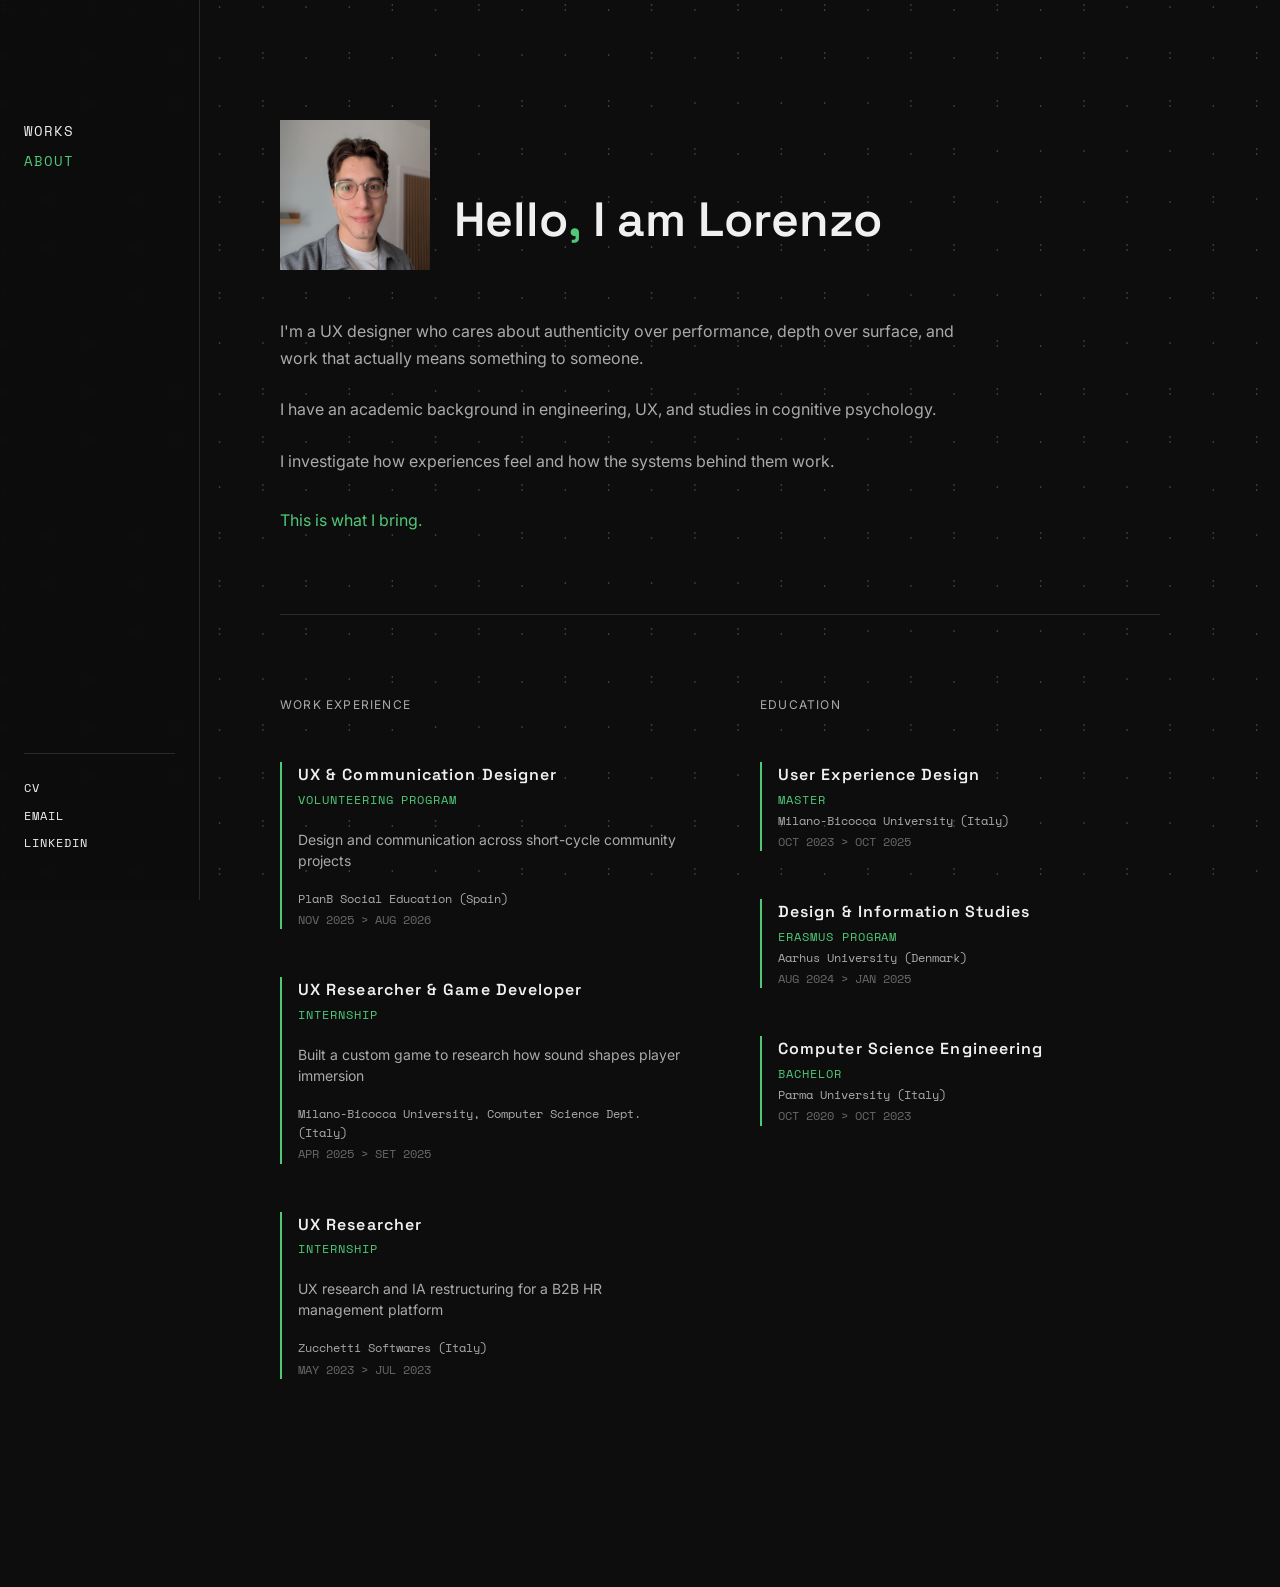
==== commit f79d032b: "Update CV link" ====
--- a/about.html
+++ b/about.html
@@ -40,7 +40,7 @@
       <a href="about.html" class="nav-item active">ABOUT</a>
     </nav>
     <div class="sidebar-contact">
-      <a href="https://europa.eu/europass/eportfolio/api/eprofile/shared-profile/lorenzo-bignami/f1d44135-2056-4666-bdbf-61425876a31a?view=html"
+      <a href="https://europa.eu/europass/eportfolio/api/eprofile/shared-profile/lorenzo-bignami/de677d9c-d879-47de-b28f-c0037b51e60b?view=html"
         class="contact-item">CV</a>
       <a href="mailto:lorenzpixel00@email.com" class="contact-item">EMAIL</a>
       <a href="https://www.linkedin.com/in/lorenzo-bignami/" class="contact-item">LINKEDIN</a>
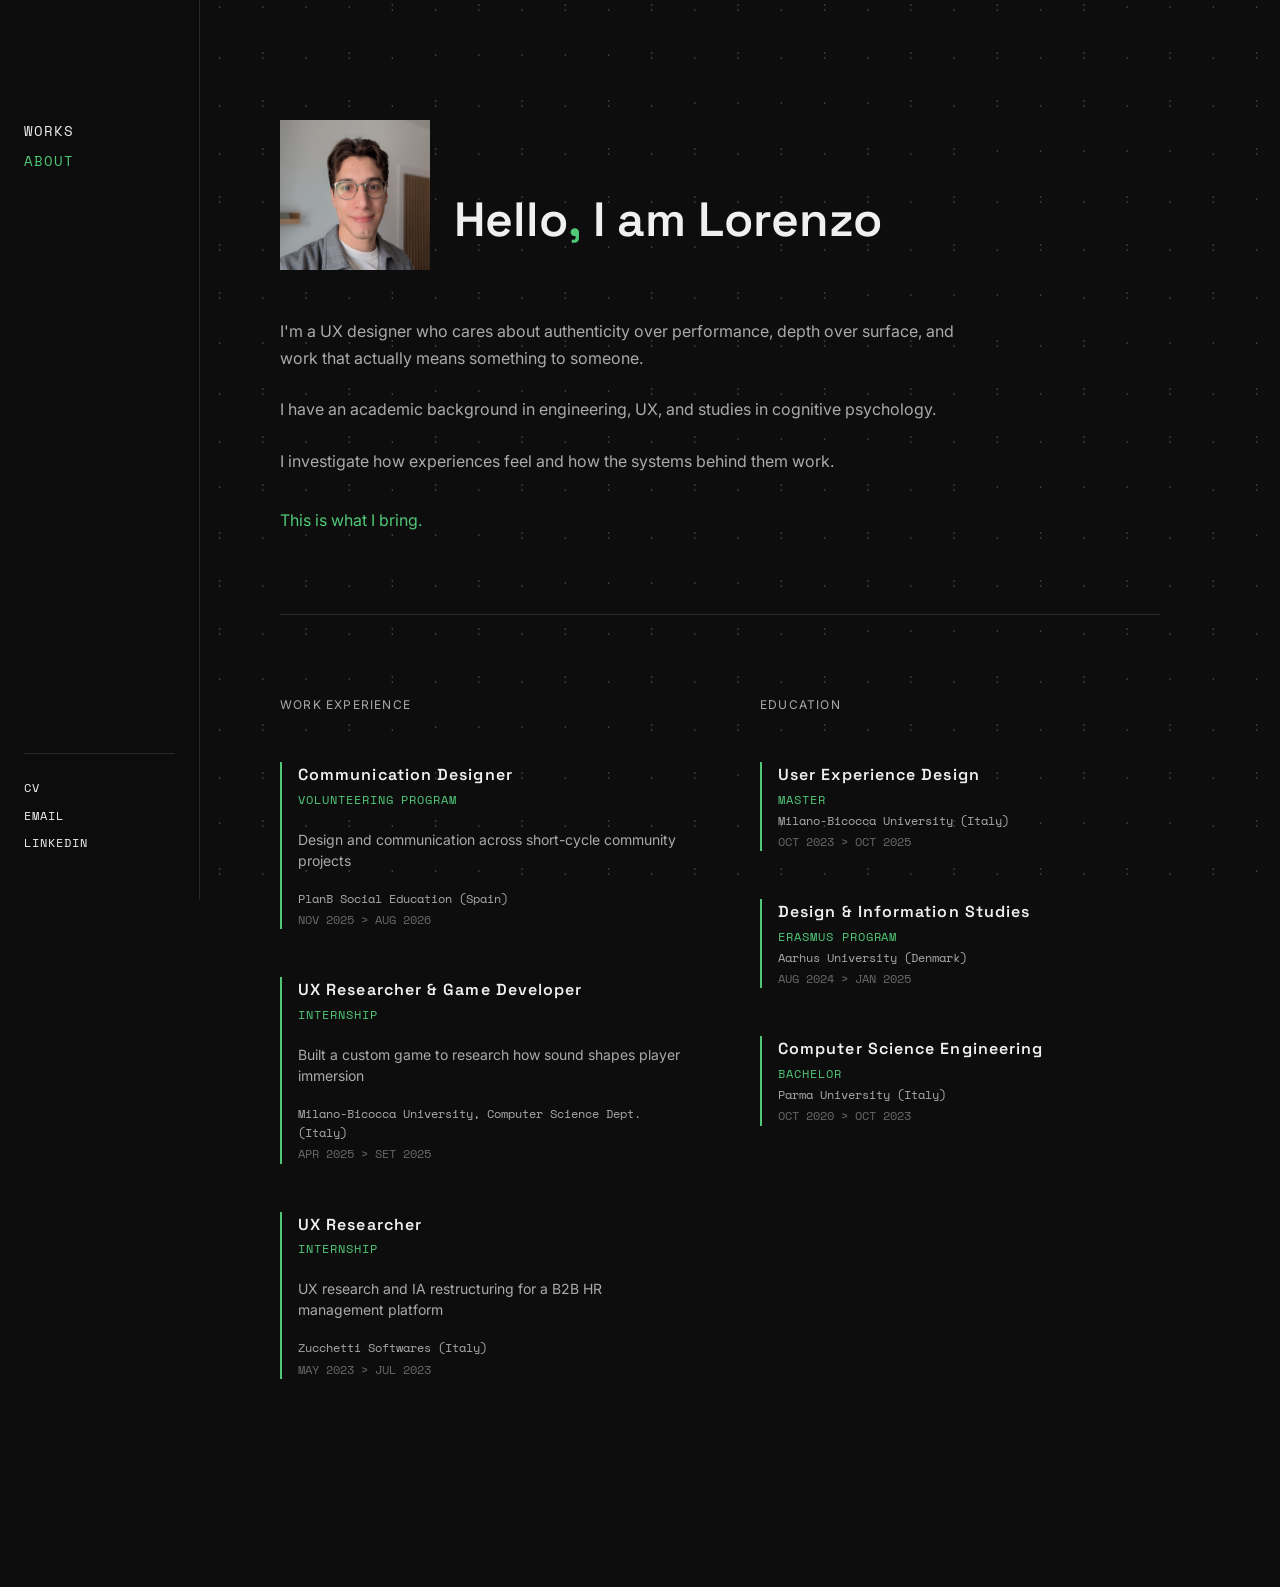
==== commit 4935c372: "Update about.html" ====
--- a/about.html
+++ b/about.html
@@ -84,7 +84,7 @@
           <div class="entry-list">
 
             <div class="timeline-entry">
-              <h3 class="entry-title">UX & Communication Designer</h3>
+              <h3 class="entry-title">Communication Designer</h3>
               <span class="entry-type">VOLUNTEERING PROGRAM</span>
               <p class="entry-description">Design and communication across short-cycle community projects</p>
               <p class="entry-org">PlanB Social Education (Spain)</p>
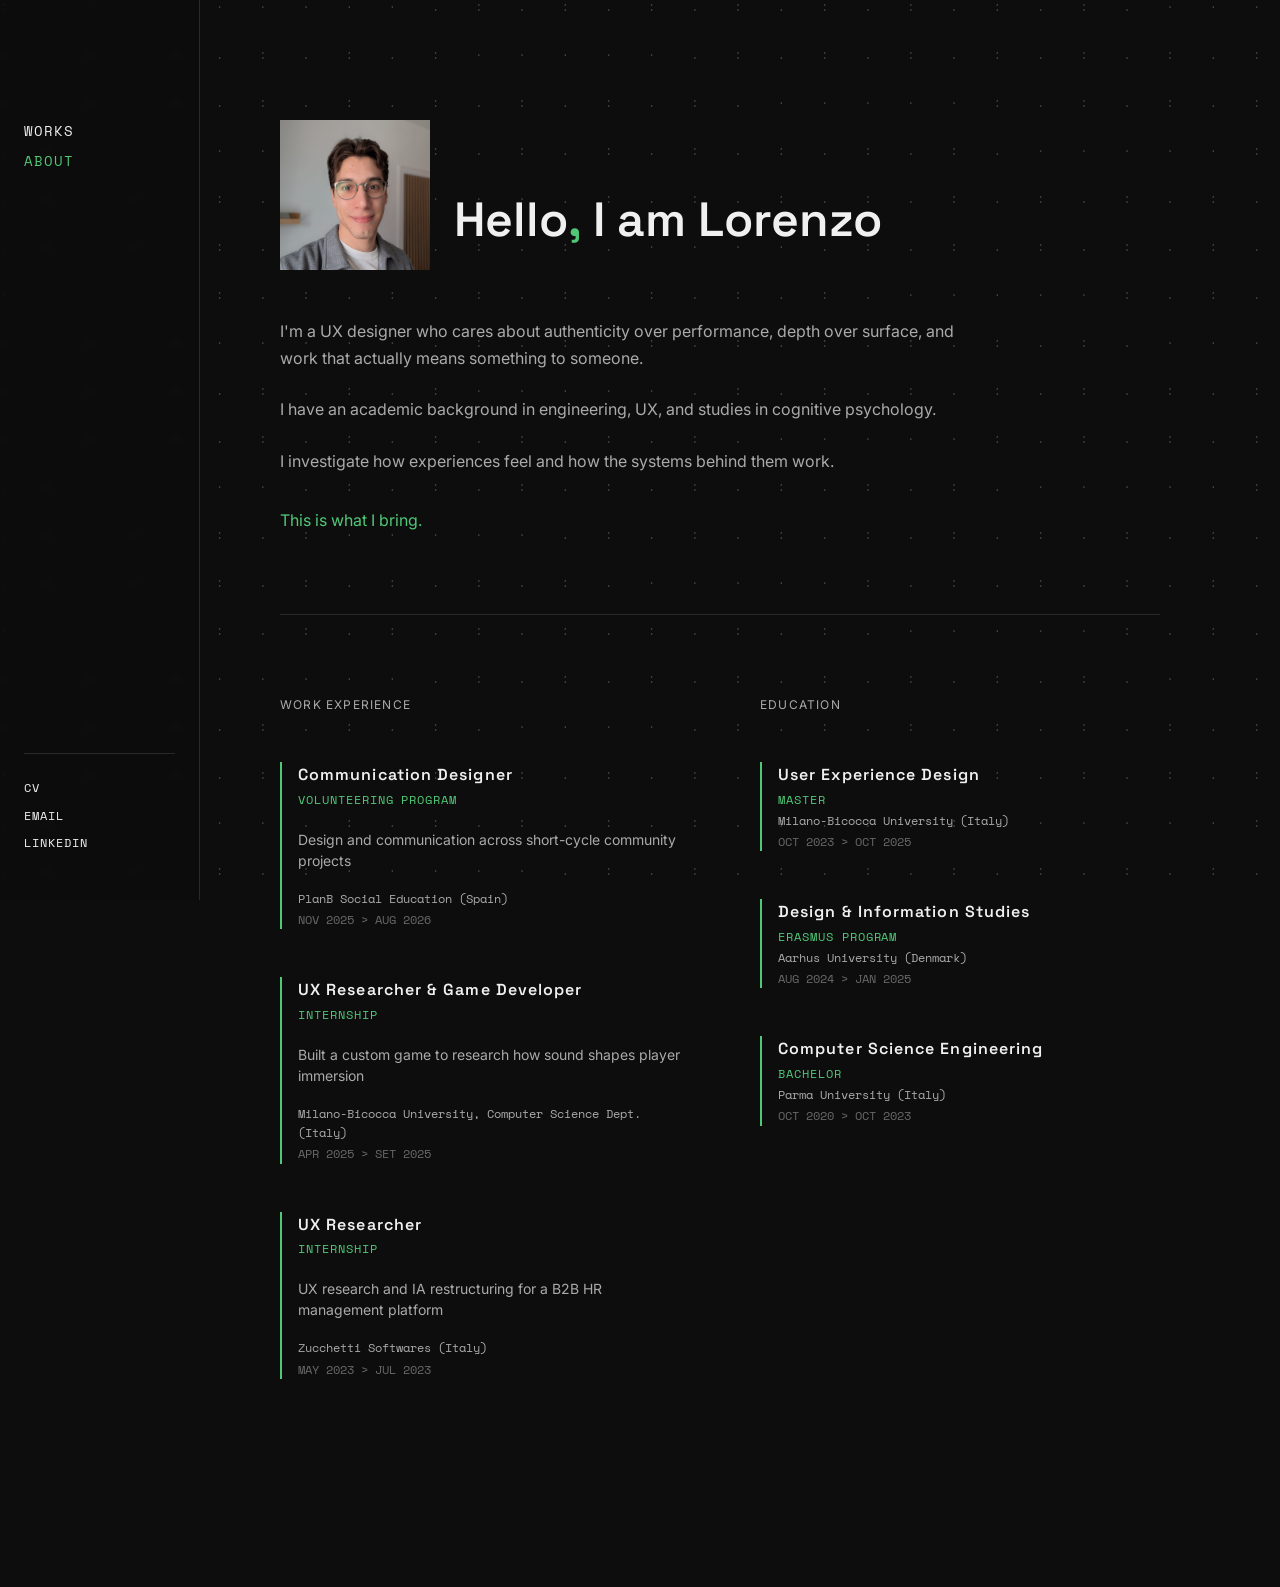
==== commit 21e0103d: "Update about.html" ====
--- a/about.html
+++ b/about.html
@@ -40,7 +40,7 @@
       <a href="about.html" class="nav-item active">ABOUT</a>
     </nav>
     <div class="sidebar-contact">
-      <a href="https://europa.eu/europass/eportfolio/api/eprofile/shared-profile/lorenzo-bignami/de677d9c-d879-47de-b28f-c0037b51e60b?view=html"
+      <a href="https://europa.eu/europass/eportfolio/api/eprofile/shared-profile/lorenzo-bignami/5a089f62-d7a1-4647-a8fd-99c978c11f5d?view=html"
         class="contact-item">CV</a>
       <a href="mailto:lorenzpixel00@email.com" class="contact-item">EMAIL</a>
       <a href="https://www.linkedin.com/in/lorenzo-bignami/" class="contact-item">LINKEDIN</a>
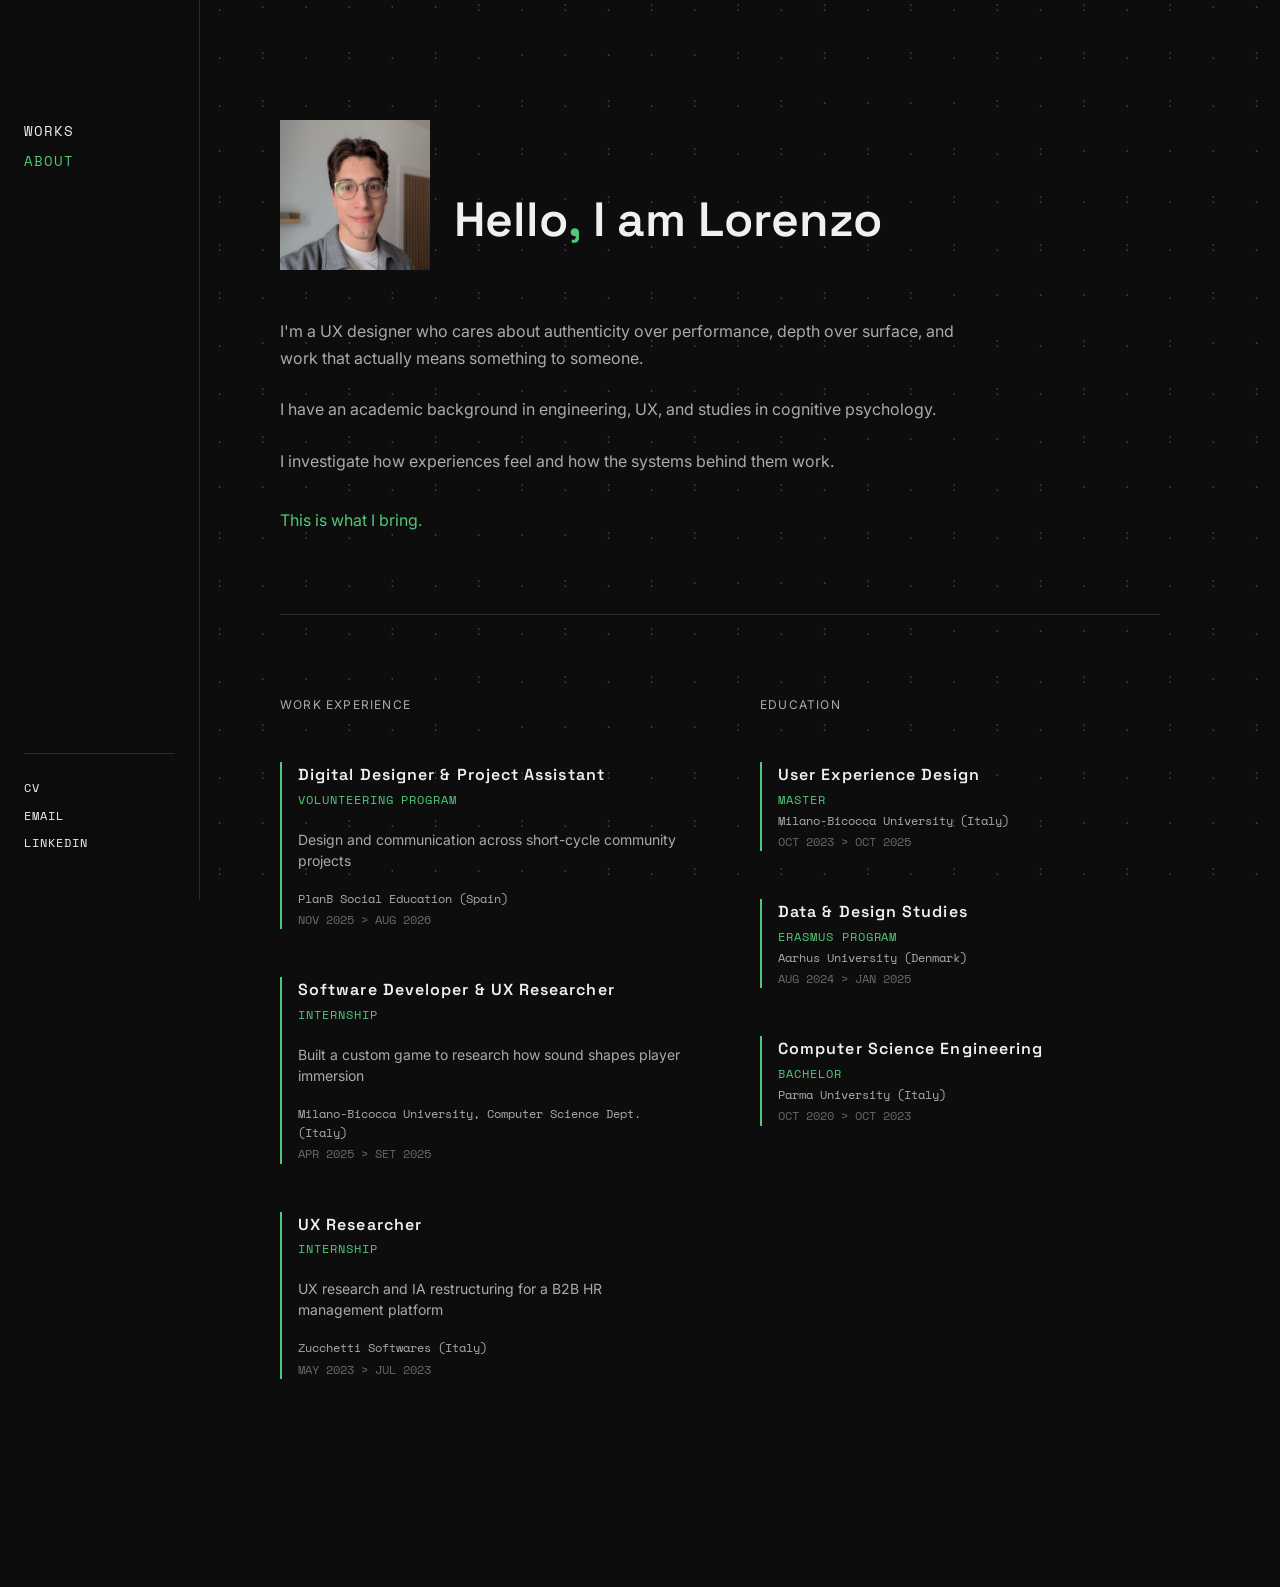
==== commit e8f9d082: "Update about.html" ====
--- a/about.html
+++ b/about.html
@@ -84,7 +84,7 @@
           <div class="entry-list">
 
             <div class="timeline-entry">
-              <h3 class="entry-title">Communication Designer</h3>
+              <h3 class="entry-title">Digital Designer & Project Assistant</h3>
               <span class="entry-type">VOLUNTEERING PROGRAM</span>
               <p class="entry-description">Design and communication across short-cycle community projects</p>
               <p class="entry-org">PlanB Social Education (Spain)</p>
@@ -92,7 +92,7 @@
             </div>
 
             <div class="timeline-entry">
-              <h3 class="entry-title">UX Researcher & Game Developer</h3>
+              <h3 class="entry-title">Software Developer & UX Researcher</h3>
               <span class="entry-type">INTERNSHIP</span>
               <p class="entry-description">Built a custom game to research how sound shapes player immersion</p>
               <p class="entry-org">Milano-Bicocca University, Computer Science Dept. (Italy)</p>
@@ -123,7 +123,7 @@
             </div>
 
             <div class="timeline-entry">
-              <h3 class="entry-title">Design & Information Studies</h3>
+              <h3 class="entry-title">Data & Design Studies</h3>
               <span class="entry-type">ERASMUS PROGRAM</span>
               <p class="entry-org">Aarhus University (Denmark)</p>
               <p class="entry-dates">AUG 2024 > JAN 2025</p>
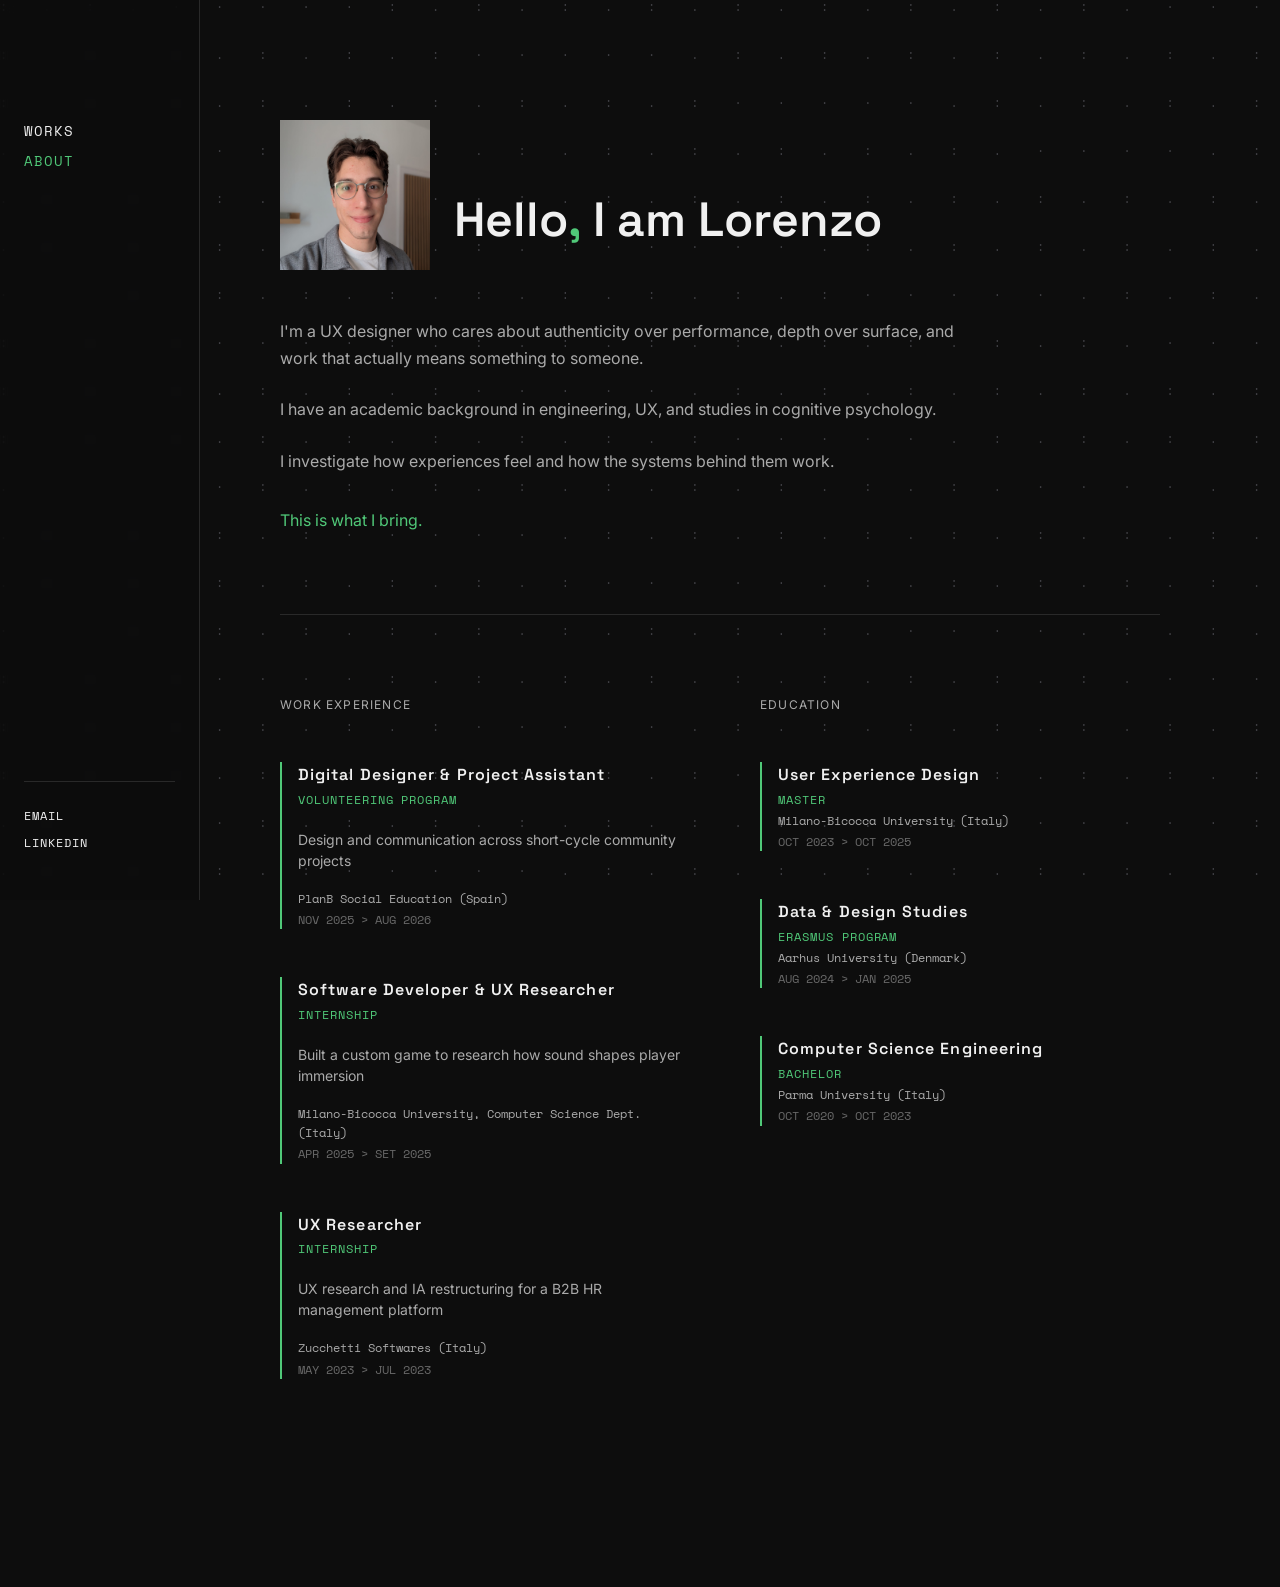
==== commit d6ef8d6c: "Update about.html" ====
--- a/about.html
+++ b/about.html
@@ -40,8 +40,6 @@
       <a href="about.html" class="nav-item active">ABOUT</a>
     </nav>
     <div class="sidebar-contact">
-      <a href="https://europa.eu/europass/eportfolio/api/eprofile/shared-profile/lorenzo-bignami/5a089f62-d7a1-4647-a8fd-99c978c11f5d?view=html"
-        class="contact-item">CV</a>
       <a href="mailto:lorenzpixel00@email.com" class="contact-item">EMAIL</a>
       <a href="https://www.linkedin.com/in/lorenzo-bignami/" class="contact-item">LINKEDIN</a>
     </div>
